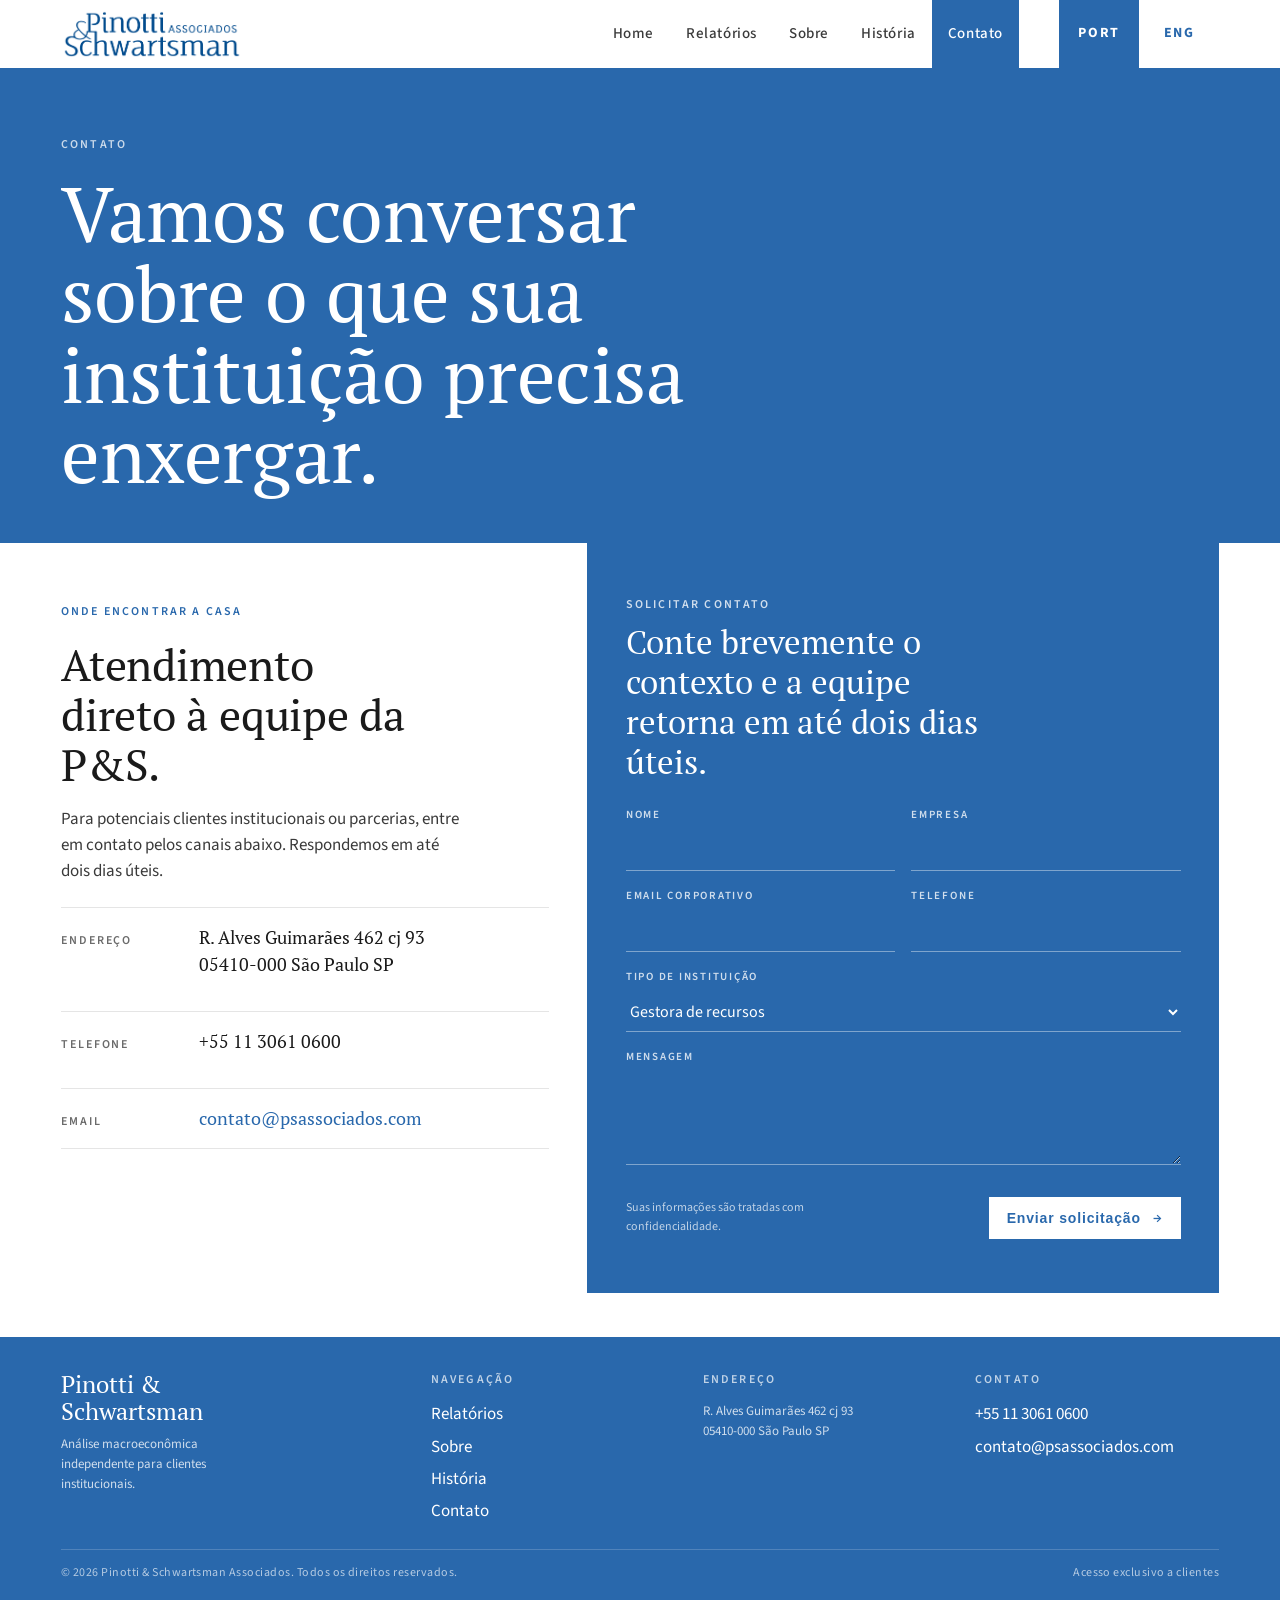
==== contato.html @ 41f4f152 "Versão inicial do site Mercúrio (v3) Co-Authored-By: Claude Sonnet 4.6 <noreply@anthropic.com>" ====
<!doctype html>
<html lang="pt-BR">
<head>
  <meta charset="utf-8" />
  <meta name="viewport" content="width=device-width, initial-scale=1" />
  <title>Contato · Pinotti &amp; Schwartsman Associados</title>
  <meta name="description" content="Contato da Pinotti & Schwartsman Associados para clientes institucionais e parcerias." />
  <meta property="og:title" content="Contato · Pinotti & Schwartsman Associados" />
  <meta property="og:description" content="Fale com a equipe da P&S sobre pesquisa macroeconômica institucional." />
  <meta property="og:type" content="website" />
  <meta property="og:image" content="assets/ps-logo-br.png" />
  <link rel="preconnect" href="https://fonts.googleapis.com" />
  <link rel="preconnect" href="https://fonts.gstatic.com" crossorigin />
  <link href="https://fonts.googleapis.com/css2?family=PT+Serif:wght@400;700&family=Source+Sans+3:wght@300;400;500;600;700&display=swap" rel="stylesheet" />
  <link rel="stylesheet" href="styles.css" />
</head>
<body data-screen-label="Contato">
  <div data-slot="header" data-active="contato.html"></div>

  <main>
    <section class="page-head" data-screen-label="Page head">
      <div class="container">
        <span class="eyebrow" data-pt="Contato" data-en="Contact">Contato</span>
        <h1 data-pt="Vamos conversar sobre o que sua instituição precisa enxergar." data-en="Let’s talk about what your institution needs to see.">Vamos conversar sobre o que sua instituição precisa enxergar.</h1>
      </div>
    </section>

    <section class="container">
      <div class="contact">
        <div class="info">
          <span class="eyebrow" data-pt="Onde encontrar a casa" data-en="Where to find the firm">Onde encontrar a casa</span>
          <h2 data-pt="Atendimento direto à equipe da P&S." data-en="Direct contact with the P&S team.">Atendimento direto à equipe da P&amp;S.</h2>
          <p data-pt="Para potenciais clientes institucionais ou parcerias, entre em contato pelos canais abaixo. Respondemos em até dois dias úteis." data-en="For prospective institutional clients or partnerships, please reach out via the channels below. We respond within two business days.">Para potenciais clientes institucionais ou parcerias, entre em contato pelos canais abaixo. Respondemos em até dois dias úteis.</p>

          <dl class="block">
            <dt data-pt="Endereço" data-en="Address">Endereço</dt>
            <dd>R. Alves Guimarães 462 cj 93
05410-000 São Paulo SP</dd>
          </dl>
          <dl class="block">
            <dt data-pt="Telefone" data-en="Phone">Telefone</dt>
            <dd>+55 11 3061 0600</dd>
          </dl>
          <dl class="block">
            <dt data-pt="Email" data-en="Email">Email</dt>
            <dd><a href="mailto:contato@psassociados.com">contato@psassociados.com</a></dd>
          </dl>
        </div>

        <aside class="form-pane">
          <h3 data-pt="Solicitar contato" data-en="Request contact">Solicitar contato</h3>
          <p class="lead" data-pt="Conte brevemente o contexto e a equipe retorna em até dois dias úteis." data-en="Tell us briefly about the context and the team will follow up within two business days.">Conte brevemente o contexto e a equipe retorna em até dois dias úteis.</p>

          <form class="form-grid contact-form" data-contact-form>
            <div class="field">
              <label for="name" data-pt="Nome" data-en="Name">Nome</label>
              <input id="name" name="name" type="text" autocomplete="name" required />
            </div>
            <div class="field">
              <label for="company" data-pt="Empresa" data-en="Company">Empresa</label>
              <input id="company" name="company" type="text" autocomplete="organization" required />
            </div>
            <div class="field">
              <label for="email" data-pt="Email corporativo" data-en="Corporate email">Email corporativo</label>
              <input id="email" name="email" type="email" autocomplete="email" required />
            </div>
            <div class="field">
              <label for="phone" data-pt="Telefone" data-en="Phone">Telefone</label>
              <input id="phone" name="phone" type="tel" autocomplete="tel" />
            </div>
            <div class="field full">
              <label for="institution" data-pt="Tipo de instituição" data-en="Institution type">Tipo de instituição</label>
              <select id="institution" name="institution">
                <option data-pt="Gestora de recursos" data-en="Asset manager">Gestora de recursos</option>
                <option data-pt="Banco" data-en="Bank">Banco</option>
                <option data-pt="Fundo de pensão" data-en="Pension fund">Fundo de pensão</option>
                <option data-pt="Tesouraria corporativa" data-en="Corporate treasury">Tesouraria corporativa</option>
                <option data-pt="Outro" data-en="Other">Outro</option>
              </select>
            </div>
            <div class="field full">
              <label for="message" data-pt="Mensagem" data-en="Message">Mensagem</label>
              <textarea id="message" name="message"></textarea>
            </div>
            <div class="form-actions">
              <span class="small" data-pt="Suas informações são tratadas com confidencialidade." data-en="Your information is handled confidentially.">Suas informações são tratadas com confidencialidade.</span>
              <button class="btn" type="submit"><span data-pt="Enviar solicitação" data-en="Send request">Enviar solicitação</span> <span class="arrow">→</span></button>
              <p class="form-status small" hidden data-form-status data-pt="Seu aplicativo de email será aberto com a solicitação preenchida." data-en="Your email app will open with the request prefilled.">Seu aplicativo de email será aberto com a solicitação preenchida.</p>
            </div>
          </form>
        </aside>
      </div>
    </section>
  </main>

  <div data-slot="footer"></div>
  <script src="site.js"></script>
</body>
</html>
---- styles.css ----
/* P&S — Pinotti & Schwartsman Associados
   Identidade: branco + azul institucional, retângulos retos, sem bordas arredondadas */

:root {
  --ps-blue: rgb(41, 104, 172);
  --ps-blue-deep: rgb(30, 80, 138);
  --ps-blue-soft: #e9eff7;
  --ink: #1a1a1a;
  --ink-2: #3a3a3a;
  --muted: #6b6b6b;
  --line: #e5e5e5;
  --bg: #ffffff;

  --serif: "PT Serif", "Source Serif 4", Georgia, "Times New Roman", serif;
  --sans: "Source Sans 3", "Helvetica Neue", Helvetica, Arial, sans-serif;

  --max: 1240px;
  --gutter: clamp(18px, 3.2vw, 44px);
}

* { box-sizing: border-box; }

html, body {
  margin: 0;
  padding: 0;
  background: var(--bg);
  color: var(--ink);
  font-family: var(--sans);
  font-size: 17px;
  line-height: 1.55;
  -webkit-font-smoothing: antialiased;
  -moz-osx-font-smoothing: grayscale;
}

a { color: inherit; text-decoration: none; }
img { display: block; max-width: 100%; height: auto; }

.container {
  max-width: var(--max);
  margin: 0 auto;
  padding: 0 var(--gutter);
}

/* ---------- TYPOGRAPHY ---------- */
h1, h2, h3, h4 {
  font-family: var(--serif);
  font-weight: 400;
  color: var(--ink);
  margin: 0;
  letter-spacing: -0.005em;
}
h1 { font-size: clamp(40px, 6vw, 72px); line-height: 1.05; }
h2 { font-size: clamp(28px, 3.4vw, 44px); line-height: 1.15; }
h3 { font-size: clamp(20px, 2vw, 26px); line-height: 1.25; }

p { margin: 0 0 1em; max-width: 64ch; }
p.lead {
  font-size: clamp(18px, 1.3vw, 21px);
  color: var(--ink-2);
  line-height: 1.55;
  max-width: 60ch;
}

.eyebrow {
  font-family: var(--sans);
  font-size: 12px;
  letter-spacing: 0.18em;
  text-transform: uppercase;
  color: var(--ps-blue);
  font-weight: 600;
  margin: 0 0 18px;
  display: inline-block;
}

.rule {
  width: 56px;
  height: 3px;
  background: var(--ps-blue);
  margin: 0 0 24px;
  display: block;
}

/* ---------- HEADER ---------- */
.site-header {
  background: var(--bg);
  position: sticky;
  top: 0;
  z-index: 50;
}
.site-header .row {
  display: flex;
  align-items: stretch;
  justify-content: space-between;
  height: 68px;
  gap: 24px;
}
.brand {
  display: flex;
  align-items: center;
  gap: 14px;
}
.brand img {
  height: 48px;
  width: auto;
  object-fit: fill;
}
.brand-text {
  display: none; /* the logo image carries the wordmark */
}
.nav {
  display: flex;
  align-items: stretch;
  gap: 0;
  flex: 1;
  justify-content: flex-end;
  margin-right: 16px;
}
.nav a {
  font-size: 15px;
  letter-spacing: 0.04em;
  color: var(--ink-2);
  padding: 0 16px;
  display: flex;
  align-items: center;
  position: relative;
  transition: background .15s, color .15s;
  font-weight: 500;
}
.nav a:hover {
  background: var(--ps-blue);
  color: #fff;
}
.nav a.active {
  background: var(--ps-blue);
  color: #fff;
}
.lang {
  display: inline-flex;
  font-size: 14px;
  letter-spacing: 0.12em;
  font-weight: 700;
  gap: 0;
  align-self: stretch;
}
.lang button {
  background: #fff;
  border: 1px solid transparent;
  font: inherit;
  letter-spacing: inherit;
  width: 80px;
  height: auto;
  color: var(--ps-blue);
  cursor: pointer;
  padding: 0;
  display: inline-flex;
  align-items: center;
  justify-content: center;
  transition: background .15s, color .15s, border-color .15s;
}
.lang button.on {
  background: var(--ps-blue);
  color: #fff;
  border-color: var(--ps-blue);
}
.menu-toggle { display: none; }

/* ---------- FOOTER ---------- */
.site-footer {
  background: var(--ps-blue);
  color: #fff;
  margin-top: 44px;
  padding: 34px 0 20px;
}
.site-footer .grid {
  display: grid;
  grid-template-columns: 1.4fr 1fr 1fr 1fr;
  gap: 28px;
  margin-bottom: 24px;
}
.site-footer h4 {
  font-family: var(--sans);
  font-size: 12px;
  letter-spacing: 0.18em;
  text-transform: uppercase;
  font-weight: 600;
  color: rgba(255,255,255,0.7);
  margin-bottom: 12px;
}
.site-footer ul {
  list-style: none;
  padding: 0; margin: 0;
  display: flex;
  flex-direction: column;
  gap: 6px;
}
.site-footer a:hover { opacity: .75; }
.site-footer .wordmark {
  font-family: var(--serif);
  font-size: 24px;
  line-height: 1.15;
  margin-bottom: 8px;
}
.site-footer .small {
  font-size: 13px;
  color: rgba(255,255,255,0.78);
  line-height: 1.55;
  max-width: 32ch;
}
.site-footer .footer-address { white-space: pre-line; }
.site-footer .legal {
  border-top: 1px solid rgba(255,255,255,0.18);
  padding-top: 14px;
  display: flex;
  justify-content: space-between;
  font-size: 12px;
  color: rgba(255,255,255,0.65);
  letter-spacing: 0.04em;
}

/* ---------- SHARED COMPONENTS ---------- */
.btn {
  display: inline-flex;
  align-items: center;
  gap: 12px;
  background: var(--ps-blue);
  color: #fff;
  padding: 11px 18px;
  font-size: 14px;
  letter-spacing: 0.06em;
  font-weight: 600;
  border: 0;
  cursor: pointer;
  transition: background .15s;
}
.btn:hover { background: var(--ps-blue-deep); }
.btn.ghost {
  background: transparent;
  color: var(--ps-blue);
  border: 1px solid var(--ps-blue);
}
.btn.ghost:hover { background: var(--ps-blue); color: #fff; }
.btn .arrow { font-family: var(--sans); }

.section {
  padding: clamp(34px, 4.5vw, 58px) 0;
}
.section + .section { padding-top: 0; }

.divider {
  height: 1px;
  background: var(--line);
  margin: 0;
}

.mt-16 { margin-top: 16px; }
.mt-48 { margin-top: 48px; }

/* ---------- PAGE HEADER (subpages) ---------- */
.page-head {
  background: var(--ps-blue);
  color: #fff;
  padding: clamp(38px, 5vw, 62px) 0 clamp(30px, 4vw, 48px);
  margin-bottom: 0;
}
.page-head .eyebrow {
  color: rgba(255,255,255,0.75);
}
.page-head h1 {
  color: #fff;
  font-size: clamp(44px, 6vw, 80px);
  max-width: 18ch;
}
.page-head .meta {
  display: flex;
  gap: 20px;
  font-size: 13px;
  letter-spacing: 0.06em;
  color: rgba(255,255,255,0.75);
  margin-top: 20px;
}

/* ---------- RESPONSIVE ---------- */
@media (max-width: 880px) {
  .nav {
    display: none;
    position: absolute;
    top: 100%;
    left: 0;
    right: 0;
    background: var(--ps-blue);
    flex-direction: column;
    padding: 0;
    box-shadow: 0 8px 24px rgba(0,0,0,0.08);
    z-index: 60;
  }
  .nav .lang { display: none; }
  .nav.open { display: flex; padding: 0; }
  .nav a {
    padding: 18px 24px;
    justify-content: flex-start;
    width: 100%;
    color: #fff;
    border-bottom: 1px solid rgba(255,255,255,0.18);
    background: var(--ps-blue);
  }
  .nav a:hover,
  .nav a.active {
    background: #fff;
    color: var(--ps-blue);
  }
  .menu-toggle {
    display: inline-flex;
    align-items: center;
    justify-content: center;
    background: var(--ps-blue);
    border: 0;
    width: 44px;
    height: 44px;
    cursor: pointer;
    padding: 0;
    align-self: center;
  }
  .menu-toggle span {
    display: block;
    width: 20px;
    height: 2px;
    background: #fff;
    position: relative;
  }
  .menu-toggle span::before,
  .menu-toggle span::after {
    content: "";
    position: absolute;
    left: 0;
    width: 20px;
    height: 2px;
    background: #fff;
  }
  .menu-toggle span::before { top: -6px; }
  .menu-toggle span::after  { top: 6px; }

  .site-header .row { height: 64px; }
  .brand { margin-left: 12px; }
  .brand img { content: url("assets/ps-icon.png"); height: 40px; }
  .lang-toggle { display: none !important; }
  .menu-toggle {
    display: inline-flex;
    align-items: center;
    justify-content: center;
    background: var(--ps-blue);
    border: 0;
    width: 44px;
    height: 44px;
    cursor: pointer;
    padding: 0;
    align-self: center;
    margin-right: 8px;
  }
  .nav.open {
    padding: 0;
  }
  .nav.open .lang-mobile {
    display: flex;
    flex-direction: row;
    justify-content: center;
    gap: 6px;
    padding: 14px 24px 18px;
    background: var(--ps-blue);
    border-top: 1px solid rgba(255,255,255,0.18);
  }
  .nav.open .lang-mobile button {
    width: auto;
    padding: 6px 16px;
    font-size: 11px;
    border: 1px solid transparent;
    background: var(--ps-blue);
    color: #fff;
  }
  .nav.open .lang-mobile button.on {
    background: #fff;
    color: var(--ps-blue);
    border-color: #fff;
  }
  .site-footer .grid { grid-template-columns: 1fr 1fr; gap: 32px; }
}

/* ---------- HISTORIA PAGE ---------- */
.history-intro {
  display: grid;
  grid-template-columns: 1fr 1.4fr;
  gap: 36px;
  padding: clamp(34px, 4.5vw, 58px) var(--gutter);
  align-items: start;
}
.history-intro h2 {
  max-width: 22ch;
  margin-bottom: 18px;
}
.history-intro p {
  color: var(--ink-2);
}
.history-year {
  font-family: var(--serif);
  color: var(--ps-blue);
  font-size: clamp(56px, 7vw, 96px);
  line-height: 1;
}
.history-band {
  background: #fafafa;
  padding: clamp(34px, 4.5vw, 54px) 0;
}
.history-timeline {
  display: grid;
  grid-template-columns: repeat(3, 1fr);
  gap: 1px;
  background: var(--line);
  border-top: 1px solid var(--line);
  border-bottom: 1px solid var(--line);
}
.history-timeline article {
  background: #fafafa;
  padding: 24px 22px;
}
.history-timeline .num {
  display: inline-block;
  font-size: 12px;
  letter-spacing: 0.18em;
  color: var(--ps-blue);
  font-weight: 600;
  margin-bottom: 10px;
}
.history-timeline h3 {
  font-size: 24px;
  margin-bottom: 8px;
}
.history-timeline p {
  color: var(--ink-2);
  margin: 0;
}
.history-legacy {
  display: grid;
  grid-template-columns: 0.8fr 1.4fr;
  gap: 36px;
  align-items: center;
  padding-top: clamp(34px, 4.5vw, 58px);
  padding-bottom: clamp(34px, 4.5vw, 54px);
}
.history-legacy h2 {
  max-width: 18ch;
  margin-bottom: 18px;
}
.history-legacy p {
  color: var(--ink-2);
}
.history-mark {
  background: var(--ps-blue);
  aspect-ratio: 1 / 1;
  display: flex;
  align-items: center;
  justify-content: center;
}
.history-mark img {
  width: 58%;
  filter: brightness(0) invert(1);
}
.history-profile {
  display: grid;
  grid-template-columns: 1fr 1.4fr;
  gap: 36px;
  padding-top: clamp(34px, 4.5vw, 58px);
  padding-bottom: clamp(34px, 4.5vw, 54px);
}
.history-profile-head h2 {
  max-width: 18ch;
}
.history-profile-copy {
  columns: 2 280px;
  column-gap: 32px;
}
.history-profile-copy p {
  color: var(--ink-2);
  break-inside: avoid;
}
.history-chapters {
  background: #fafafa;
  padding: clamp(34px, 4.5vw, 54px) 0;
}
.history-chapters-head {
  display: grid;
  grid-template-columns: 1fr 1.4fr;
  gap: 28px;
  align-items: end;
  margin-bottom: 20px;
}
.history-chapters-head h2 {
  max-width: 22ch;
}
.history-chapters-grid {
  display: grid;
  grid-template-columns: repeat(3, 1fr);
  gap: 1px;
  background: var(--line);
  border-top: 1px solid var(--line);
  border-bottom: 1px solid var(--line);
}
.history-chapters article {
  background: #fafafa;
  padding: 22px 22px;
}
.history-chapters time {
  display: inline-block;
  font-family: var(--serif);
  font-size: 28px;
  color: var(--ps-blue);
  margin-bottom: 10px;
  line-height: 1;
}
.history-chapters h3 {
  font-size: 24px;
  margin-bottom: 8px;
}
.history-chapters p {
  color: var(--ink-2);
  margin: 0;
}
.history-chronology {
  background: #fafafa;
  padding: clamp(34px, 4.5vw, 54px) 0;
}
.history-chronology .container {
  display: grid;
  grid-template-columns: 0.8fr 1.4fr;
  gap: 36px;
  align-items: start;
}
.history-chronology h2 {
  max-width: 12ch;
}
.history-chronology ol {
  list-style: none;
  padding: 0;
  margin: 0;
  border-top: 1px solid var(--line);
}
.history-chronology li {
  display: grid;
  grid-template-columns: 140px 1fr;
  gap: 18px;
  padding: 11px 0;
  border-bottom: 1px solid var(--line);
}
.history-chronology time {
  font-family: var(--serif);
  font-size: 22px;
  color: var(--ps-blue);
  line-height: 1.25;
}
.history-chronology li span {
  color: var(--ink-2);
}
@media (max-width: 920px) {
  .history-intro,
  .history-legacy,
  .history-profile,
  .history-chronology .container {
    grid-template-columns: 1fr;
    gap: 40px;
  }
  .history-timeline,
  .history-chapters-head,
  .history-chapters-grid {
    grid-template-columns: 1fr;
  }
  .history-profile-copy {
    columns: 1;
  }
  .history-mark {
    max-width: 360px;
  }
}
@media (max-width: 560px) {
  .history-chronology li {
    grid-template-columns: 1fr;
    gap: 8px;
  }
}
.lang-mobile { display: none; }
@media (max-width: 880px) {
  .lang-desktop { display: none !important; }
}

@media (max-width: 520px) {
  .site-footer .grid { grid-template-columns: 1fr; }
  .site-footer .legal { flex-direction: column; gap: 8px; }
}

/* ---------- HOME ---------- */
.hero {
  padding: clamp(24px, 3vw, 36px) 0 clamp(30px, 4vw, 50px);
}
.hero h1 {
  font-size: clamp(48px, 6vw, 84px);
  max-width: 16ch;
  margin-bottom: 18px;
}
.hero .lead {
  max-width: 56ch;
  font-size: clamp(18px, 1.4vw, 22px);
  color: var(--ink-2);
  margin-bottom: 24px;
}
.hero .actions {
  display: flex;
  gap: 16px;
  flex-wrap: wrap;
}
.about-block .actions {
  display: flex;
  gap: 16px;
  flex-wrap: wrap;
}

.services { padding-top: clamp(34px, 4.5vw, 58px); }
.services .head {
  display: grid;
  grid-template-columns: 1fr 1.4fr;
  gap: 28px;
  margin-bottom: 28px;
  align-items: end;
}
.services .head .lead { margin: 0; }
.svc-grid {
  display: grid;
  grid-template-columns: repeat(3, 1fr);
  gap: 1px;
  background: var(--line);
  border-top: 1px solid var(--line);
  border-bottom: 1px solid var(--line);
}
.svc {
  background: #fff;
  padding: 24px 22px;
  display: flex;
  flex-direction: column;
  gap: 10px;
  transition: background .2s;
}
.svc .num {
  font-family: var(--sans);
  font-weight: 600;
  font-size: 12px;
  letter-spacing: 0.18em;
  color: var(--ps-blue);
}
.svc h3 { font-size: 24px; line-height: 1.2; margin-bottom: 8px; }
.svc p { color: var(--ink-2); margin: 0; }
.svc:hover { background: var(--ps-blue-soft); }

.about-block {
  display: grid;
  grid-template-columns: 1fr 1.2fr;
  gap: 36px;
  align-items: start;
}
.about-block .visual {
  background: var(--ps-blue);
  aspect-ratio: 4 / 5;
  position: relative;
  overflow: hidden;
}
.about-block .visual .ps {
  position: absolute;
  inset: 0;
  display: flex;
  align-items: center;
  justify-content: center;
}
.about-block .visual .ps img {
  width: 64%;
  filter: brightness(0) invert(1);
  opacity: 0.92;
}
.about-block .visual .label-tag {
  position: absolute;
  left: 0;
  top: 0;
  background: #fff;
  color: var(--ps-blue);
  padding: 10px 18px;
  font-size: 12px;
  letter-spacing: 0.18em;
  text-transform: uppercase;
  font-weight: 600;
}
.about-block .copy h2 { margin-bottom: 18px; max-width: 16ch; }
.about-block .copy p { color: var(--ink-2); }

.reports-strip {
  background: #fafafa;
  padding: clamp(34px, 4.5vw, 58px) 0;
  margin-top: clamp(30px, 4vw, 50px);
}
.reports-strip .head {
  display: grid;
  grid-template-columns: 1fr 1.3fr;
  gap: 28px;
  margin-bottom: 22px;
  align-items: end;
}
.reports-list { border-top: 1px solid var(--line); }
.report-row {
  display: grid;
  grid-template-columns: 64px 1fr auto;
  gap: 18px;
  padding: 14px 0;
  border-bottom: 1px solid var(--line);
  align-items: baseline;
}
.report-row .num {
  font-family: var(--serif);
  font-size: 24px;
  color: var(--ps-blue);
}
.report-row .name {
  font-family: var(--serif);
  font-size: clamp(22px, 2vw, 30px);
  color: var(--ink);
}
.report-row .desc {
  grid-column: 2 / 3;
  color: var(--muted);
  font-size: 15px;
  max-width: 60ch;
  margin-top: 6px;
}
.report-row .freq {
  font-size: 12px;
  letter-spacing: 0.16em;
  text-transform: uppercase;
  color: var(--muted);
  align-self: center;
}

.cta {
  background: var(--ps-blue);
  color: #fff;
  padding: clamp(34px, 4.5vw, 54px) 0;
}
.cta .row {
  display: grid;
  grid-template-columns: 1.4fr 1fr;
  gap: 28px;
  align-items: center;
}
.cta h2 { color: #fff; max-width: 18ch; }
.cta .actions {
  justify-self: end;
  display: flex;
  gap: 16px;
  flex-wrap: wrap;
}
.cta .btn { background: #fff; color: var(--ps-blue); }
.cta .btn:hover { background: rgba(255,255,255,0.88); }
.cta .btn.ghost { background: transparent; color: #fff; border-color: rgba(255,255,255,0.6); }
.cta .btn.ghost:hover { background: #fff; color: var(--ps-blue); }

@media (max-width: 920px) {
  .services .head { grid-template-columns: 1fr; gap: 24px; }
  .svc-grid { grid-template-columns: 1fr; }
  .about-block { grid-template-columns: 1fr; gap: 30px; }
  .reports-strip .head { grid-template-columns: 1fr; gap: 24px; }
  .cta .row { grid-template-columns: 1fr; }
  .cta .actions { justify-self: start; }
  .report-row { grid-template-columns: 40px 1fr; }
  .report-row .freq { grid-column: 2; }
}

/* ---------- SOBRE PAGE ---------- */
.intro {
      display: grid;
      grid-template-columns: 1fr 1.4fr;
      gap: 36px;
      padding: clamp(34px, 4.5vw, 58px) 0;
      align-items: start;
    }
    .intro .meta { font-size: 14px; color: var(--muted); letter-spacing: 0.04em; }
    .intro h2 { max-width: 18ch; margin-bottom: 18px; }
    .intro p { color: var(--ink-2); }
    .pillars {
      background: #fafafa;
      padding: clamp(34px, 4.5vw, 58px) 0;
    }
    .pillars .grid {
      display: grid;
      grid-template-columns: repeat(3, 1fr);
      gap: 1px;
      background: var(--line);
      margin-top: 20px;
      border-top: 1px solid var(--line);
      border-bottom: 1px solid var(--line);
    }
    .pillar {
      background: #fafafa;
      padding: 24px 22px;
    }
    .pillar .num {
      font-family: var(--serif);
      font-size: 38px;
      color: var(--ps-blue);
      line-height: 1;
      margin-bottom: 10px;
    }
    .pillar h3 { margin-bottom: 8px; font-size: 22px; }
    .pillar p { color: var(--ink-2); margin: 0; }

    .quote-block {
      background: var(--ps-blue);
      color: #fff;
      padding: clamp(34px, 4.5vw, 58px) 0;
    }
    .quote-block .container {
      display: grid;
      grid-template-columns: 1fr 2fr;
      gap: 28px;
      align-items: start;
    }
    .quote-block .label {
      font-size: 12px;
      letter-spacing: 0.18em;
      text-transform: uppercase;
      color: rgba(255,255,255,0.78);
      font-weight: 600;
    }
    .quote-block blockquote {
      font-family: var(--serif);
      font-size: clamp(28px, 3vw, 44px);
      line-height: 1.25;
      margin: 0;
      max-width: 22ch;
    }
    .quote-block blockquote::before {
      content: "";
      display: block;
      width: 56px;
      height: 3px;
      background: #fff;
      margin-bottom: 20px;
    }
    .quote-block .attrib {
      margin-top: 18px;
      font-size: 14px;
      color: rgba(255,255,255,0.82);
      letter-spacing: 0.04em;
    }
    @media (max-width: 920px) {
      .intro { grid-template-columns: 1fr; gap: 32px; }
      .pillars .grid { grid-template-columns: 1fr; }
      .quote-block .container { grid-template-columns: 1fr; gap: 24px; }
    }


/* ---------- RELATORIOS PAGE ---------- */
    .reports {
      padding: clamp(34px, 4.5vw, 58px) 0;
    }
    .report {
      display: grid;
      grid-template-columns: 5fr 7fr;
      gap: 32px;
      padding: clamp(24px, 3.5vw, 42px) 0;
      border-bottom: 1px solid var(--line);
      align-items: start;
    }
    .report:first-of-type { border-top: 1px solid var(--line); }
    .report .cover {
      background: #fff;
      border: 1px solid var(--line);
      aspect-ratio: 3 / 4;
      position: relative;
      padding: 20px;
      display: flex;
      flex-direction: column;
      gap: 18px;
      box-shadow: 0 1px 0 rgba(0,0,0,0.02);
    }
    .report .cover .top {
      display: flex;
      justify-content: space-between;
      align-items: stretch;
      gap: 12px;
      margin: -20px -20px 0;
    }
    .report .cover .date {
      background: var(--ps-blue);
      color: #fff;
      padding: 12px 18px;
      font-size: 14px;
      font-weight: 600;
      letter-spacing: 0.06em;
    }
    .report .cover .pg {
      background: var(--ps-blue);
      color: #fff;
      padding: 12px 14px;
      font-size: 13px;
      font-weight: 600;
    }
    .report .cover .ps-mark {
      width: 64px;
      opacity: 1;
    }
    .report .cover h3 {
      font-family: var(--serif);
      font-size: 28px;
      line-height: 1.1;
      color: var(--ink);
    }
    .report .cover .sub {
      font-family: var(--serif);
      font-style: italic;
      font-size: 16px;
      color: var(--ps-blue);
    }
    .report .cover .stripes {
      flex: 1;
      background: repeating-linear-gradient(0deg, var(--line) 0 1px, transparent 1px 14px);
      margin-top: 12px;
    }
    .report .cover .bottom-bar {
      height: 8px;
      background: var(--ps-blue);
      margin: 0 -28px -28px;
    }

    .report .meta {
      display: grid;
      grid-template-columns: auto 1fr;
      gap: 6px 18px;
      margin-bottom: 18px;
      font-size: 13px;
    }
    .report .meta dt {
      color: var(--muted);
      letter-spacing: 0.12em;
      text-transform: uppercase;
      font-size: 11px;
      font-weight: 600;
    }
    .report .meta dd { margin: 0; color: var(--ink-2); }

    .report .body .num {
      font-family: var(--serif);
      font-size: 14px;
      letter-spacing: 0.12em;
      text-transform: uppercase;
      color: var(--ps-blue);
      margin-bottom: 8px;
      display: block;
    }
    .report .body h2 {
      font-size: clamp(36px, 4vw, 56px);
      line-height: 1.05;
      margin-bottom: 10px;
    }
    .report .body .sub {
      font-family: var(--serif);
      font-style: italic;
      font-size: clamp(18px, 1.5vw, 22px);
      color: var(--ps-blue);
      margin-bottom: 16px;
    }
    .report .body p { color: var(--ink-2); }
    .report .body .topics {
      display: flex;
      flex-wrap: wrap;
      gap: 8px;
      margin-top: 18px;
    }
    .report .body .topic {
      font-size: 12px;
      letter-spacing: 0.08em;
      text-transform: uppercase;
      padding: 6px 12px;
      border: 1px solid var(--line);
      color: var(--ink-2);
    }

    .access {
      background: var(--ps-blue);
      color: #fff;
      padding: clamp(34px, 4.5vw, 54px) 0;
    }
    .access .row {
      display: grid;
      grid-template-columns: 1.4fr 1fr;
      gap: 28px;
      align-items: center;
    }
    .access h2 { color: #fff; max-width: 22ch; }
    .access p { color: rgba(255,255,255,0.85); max-width: 52ch; }
    .access .actions {
      justify-self: end;
      display: flex;
      gap: 16px;
      flex-wrap: wrap;
    }
    .access .btn { background: #fff; color: var(--ps-blue); }
    .access .btn:hover { background: rgba(255,255,255,0.88); }

    @media (max-width: 920px) {
      .report { grid-template-columns: 1fr; gap: 40px; }
      .report .cover { max-width: 380px; }
      .access .row { grid-template-columns: 1fr; }
      .access .actions { justify-self: start; }
    }


/* ---------- CONTATO PAGE ---------- */
.contact {
      display: grid;
      grid-template-columns: 1fr 1.2fr;
      gap: 0;
      min-height: 70vh;
    }
    .contact .info {
      padding: clamp(34px, 4.5vw, 54px) clamp(22px, 3vw, 40px) clamp(34px, 4.5vw, 54px) 0;
    }
    .contact .info h2 { max-width: 16ch; margin-bottom: 16px; }
    .contact .info p { color: var(--ink-2); max-width: 50ch; margin-bottom: 22px; }
    .contact .info .block {
      border-top: 1px solid var(--line);
      padding: 16px 0;
      display: grid;
      grid-template-columns: 120px 1fr;
      gap: 18px;
      align-items: baseline;
    }
    .contact .info .block:last-child { border-bottom: 1px solid var(--line); }
    .contact .info .block dt {
      font-size: 12px;
      letter-spacing: 0.16em;
      text-transform: uppercase;
      color: var(--muted);
      font-weight: 600;
    }
    .contact .info .block dd {
      margin: 0;
      font-family: var(--serif);
      font-size: 18px;
      color: var(--ink);
      line-height: 1.5;
      white-space: pre-line;
    }
    .contact .info .block a { color: var(--ps-blue); }

    .contact .form-pane {
      background: var(--ps-blue);
      color: #fff;
      padding: clamp(34px, 4.5vw, 54px) clamp(22px, 3vw, 44px);
    }
    .contact .form-pane h3 {
      font-family: var(--sans);
      font-size: 12px;
      letter-spacing: 0.18em;
      text-transform: uppercase;
      font-weight: 600;
      color: rgba(255,255,255,0.78);
      margin-bottom: 10px;
    }
    .contact .form-pane .lead {
      font-family: var(--serif);
      font-size: clamp(26px, 2.6vw, 36px);
      line-height: 1.2;
      color: #fff;
      max-width: 22ch;
      margin: 0 0 24px;
    }

    .form-grid {
      display: grid;
      grid-template-columns: 1fr 1fr;
      gap: 16px;
    }
    .field { display: flex; flex-direction: column; }
    .field.full { grid-column: 1 / -1; }
    .field label {
      font-size: 11px;
      letter-spacing: 0.16em;
      text-transform: uppercase;
      color: rgba(255,255,255,0.78);
      margin-bottom: 8px;
      font-weight: 600;
    }
    .field input, .field select, .field textarea {
      background: transparent;
      border: 0;
      border-bottom: 1px solid rgba(255,255,255,0.4);
      color: #fff;
      padding: 7px 0;
      font: inherit;
      font-size: 16px;
      outline: none;
      transition: border-color .15s;
    }
    .field input:focus, .field select:focus, .field textarea:focus {
      border-bottom-color: #fff;
    }
    .field textarea {
      resize: vertical;
      min-height: 92px;
    }
    .field select option { color: var(--ink); }
    .form-actions {
      grid-column: 1 / -1;
      display: flex;
      justify-content: space-between;
      align-items: center;
      margin-top: 16px;
      gap: 16px;
      flex-wrap: wrap;
    }
    .form-actions .small {
      font-size: 12px;
      color: rgba(255,255,255,0.7);
      max-width: 36ch;
    }
    .form-actions .form-status {
      grid-column: 1 / -1;
      color: #fff;
      max-width: none;
      width: 100%;
    }
    .form-actions .btn {
      background: #fff;
      color: var(--ps-blue);
    }
    .form-actions .btn:hover { background: rgba(255,255,255,0.88); }

    @media (max-width: 920px) {
      .contact { grid-template-columns: 1fr; }
      .contact .info { padding-right: 0; padding-bottom: 30px; }
      .form-grid { grid-template-columns: 1fr; }
    }
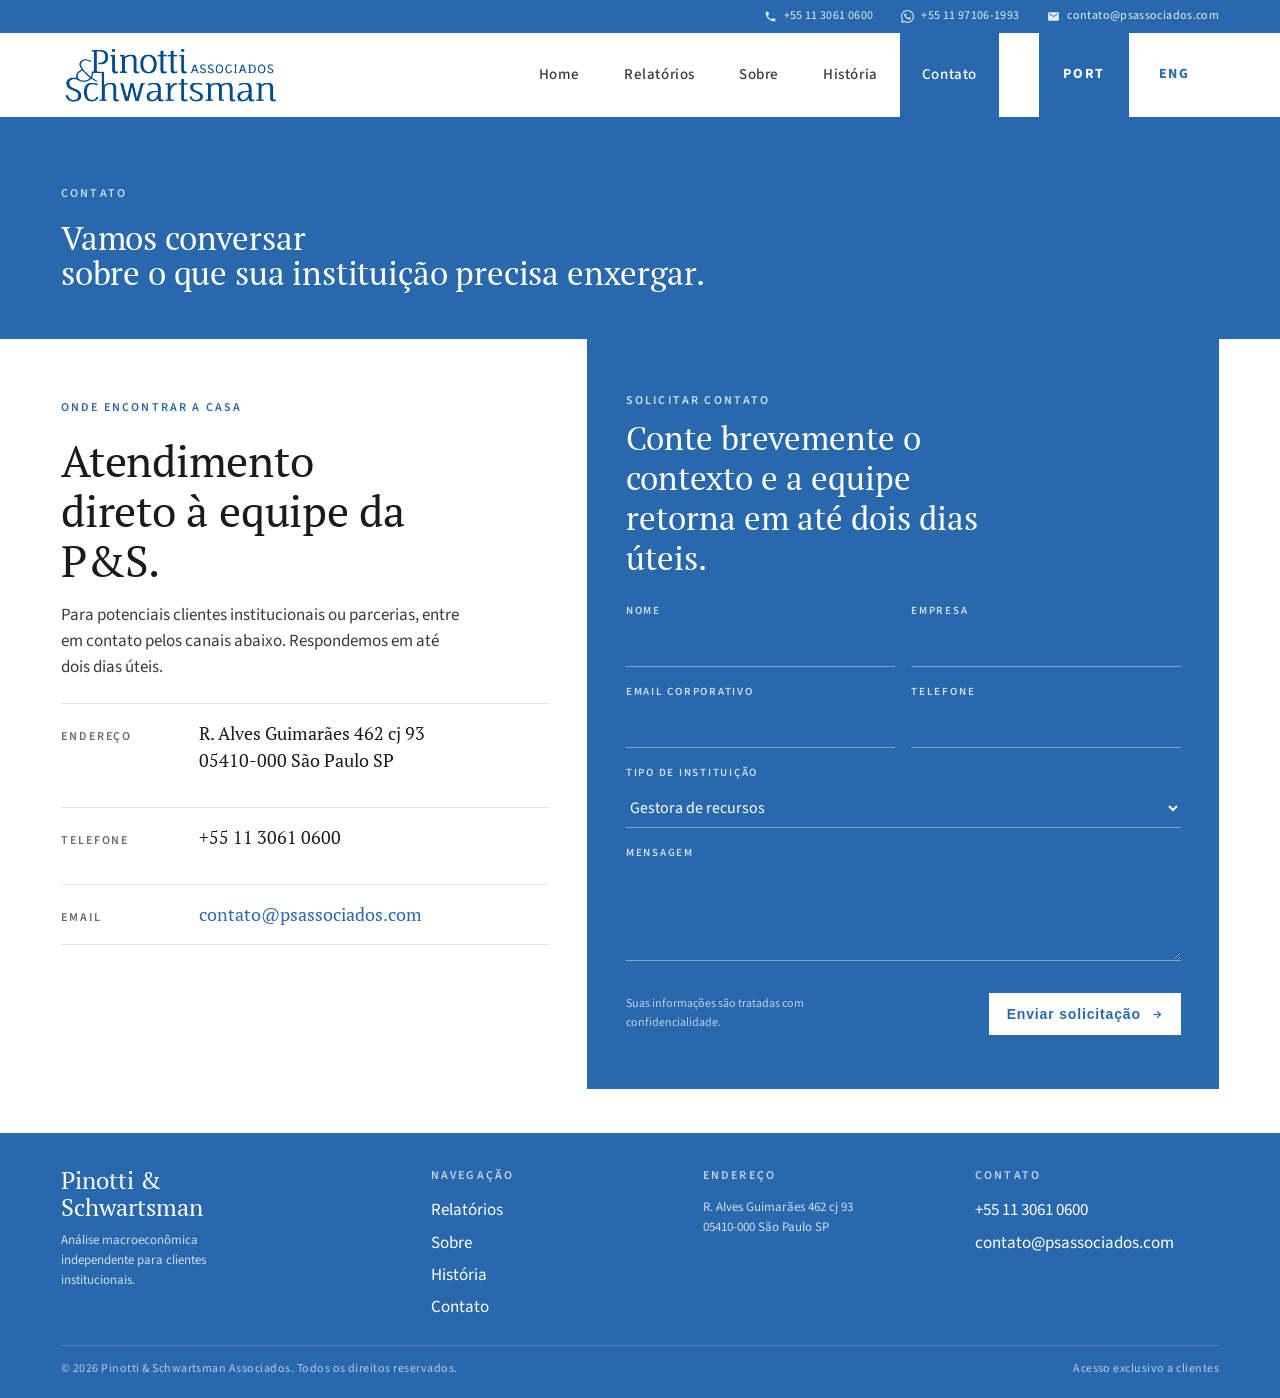
==== commit 398fa76d: "Força quebra de linha nos titulos de todas as paginas Co-Authored-By: Claude Sonnet 4.6 <noreply@ant" ====
--- a/contato.html
+++ b/contato.html
@@ -21,7 +21,7 @@
     <section class="page-head" data-screen-label="Page head">
       <div class="container">
         <span class="eyebrow" data-pt="Contato" data-en="Contact">Contato</span>
-        <h1 data-pt="Vamos conversar sobre o que sua instituição precisa enxergar." data-en="Let’s talk about what your institution needs to see.">Vamos conversar sobre o que sua instituição precisa enxergar.</h1>
+        <h1 data-pt="Vamos conversar<br>sobre o que sua instituição precisa enxergar." data-en="Let’s talk<br>about what your institution needs to see.">Vamos conversar<br>sobre o que sua instituição precisa enxergar.</h1>
       </div>
     </section>
 
--- a/styles.css
+++ b/styles.css
@@ -30,6 +30,7 @@
   line-height: 1.55;
   -webkit-font-smoothing: antialiased;
   -moz-osx-font-smoothing: grayscale;
+  overflow-x: hidden;
 }
 
 a { color: inherit; text-decoration: none; }
@@ -48,10 +49,12 @@
   color: var(--ink);
   margin: 0;
   letter-spacing: -0.005em;
-}
-h1 { font-size: clamp(40px, 6vw, 72px); line-height: 1.05; }
-h2 { font-size: clamp(28px, 3.4vw, 44px); line-height: 1.15; }
-h3 { font-size: clamp(20px, 2vw, 26px); line-height: 1.25; }
+  overflow-wrap: break-word;
+  word-break: break-word;
+}
+h1 { font-size: clamp(32px, 6vw, 72px); line-height: 1.05; }
+h2 { font-size: clamp(24px, 3.4vw, 44px); line-height: 1.15; }
+h3 { font-size: clamp(18px, 2vw, 26px); line-height: 1.25; }
 
 p { margin: 0 0 1em; max-width: 64ch; }
 p.lead {
@@ -80,6 +83,32 @@
   display: block;
 }
 
+/* ---------- TOPBAR ---------- */
+.topbar {
+  background: var(--ps-blue);
+  padding: 7px 0;
+}
+.topbar .container {
+  display: flex;
+  align-items: center;
+  justify-content: flex-end;
+  gap: 28px;
+}
+.topbar a {
+  color: rgba(255,255,255,0.88);
+  font-size: 12px;
+  letter-spacing: 0.03em;
+  display: inline-flex;
+  align-items: center;
+  gap: 7px;
+  white-space: nowrap;
+  transition: color .15s;
+}
+.topbar a:hover { color: #fff; }
+@media (max-width: 700px) {
+  .topbar { display: none; }
+}
+
 /* ---------- HEADER ---------- */
 .site-header {
   background: var(--bg);
@@ -91,7 +120,7 @@
   display: flex;
   align-items: stretch;
   justify-content: space-between;
-  height: 68px;
+  height: 84px;
   gap: 24px;
 }
 .brand {
@@ -100,7 +129,7 @@
   gap: 14px;
 }
 .brand img {
-  height: 48px;
+  height: 58px;
   width: auto;
   object-fit: fill;
 }
@@ -119,7 +148,7 @@
   font-size: 15px;
   letter-spacing: 0.04em;
   color: var(--ink-2);
-  padding: 0 16px;
+  padding: 0 22px;
   display: flex;
   align-items: center;
   position: relative;
@@ -147,7 +176,7 @@
   border: 1px solid transparent;
   font: inherit;
   letter-spacing: inherit;
-  width: 80px;
+  width: 90px;
   height: auto;
   color: var(--ps-blue);
   cursor: pointer;
@@ -267,8 +296,8 @@
 }
 .page-head h1 {
   color: #fff;
-  font-size: clamp(44px, 6vw, 80px);
-  max-width: 18ch;
+  font-size: clamp(18px, 2.6vw, 38px);
+  max-width: none;
 }
 .page-head .meta {
   display: flex;
@@ -296,12 +325,14 @@
   .nav .lang { display: none; }
   .nav.open { display: flex; padding: 0; }
   .nav a {
-    padding: 18px 24px;
+    padding: 20px 28px;
     justify-content: flex-start;
     width: 100%;
     color: #fff;
     border-bottom: 1px solid rgba(255,255,255,0.18);
     background: var(--ps-blue);
+    font-size: 16px;
+    letter-spacing: 0.03em;
   }
   .nav a:hover,
   .nav a.active {
@@ -314,8 +345,8 @@
     justify-content: center;
     background: var(--ps-blue);
     border: 0;
-    width: 44px;
-    height: 44px;
+    width: 52px;
+    height: 52px;
     cursor: pointer;
     padding: 0;
     align-self: center;
@@ -339,9 +370,9 @@
   .menu-toggle span::before { top: -6px; }
   .menu-toggle span::after  { top: 6px; }
 
-  .site-header .row { height: 64px; }
+  .site-header .row { height: 72px; }
   .brand { margin-left: 12px; }
-  .brand img { content: url("assets/ps-icon.png"); height: 40px; }
+  .brand img { content: url("assets/ps-icon.png"); height: 46px; }
   .lang-toggle { display: none !important; }
   .menu-toggle {
     display: inline-flex;
@@ -349,8 +380,8 @@
     justify-content: center;
     background: var(--ps-blue);
     border: 0;
-    width: 44px;
-    height: 44px;
+    width: 52px;
+    height: 52px;
     cursor: pointer;
     padding: 0;
     align-self: center;
@@ -370,10 +401,10 @@
   }
   .nav.open .lang-mobile button {
     width: auto;
-    padding: 6px 16px;
-    font-size: 11px;
-    border: 1px solid transparent;
-    background: var(--ps-blue);
+    padding: 10px 24px;
+    font-size: 13px;
+    border: 1px solid rgba(255,255,255,0.4);
+    background: transparent;
     color: #fff;
   }
   .nav.open .lang-mobile button.on {
@@ -599,7 +630,7 @@
   padding: clamp(24px, 3vw, 36px) 0 clamp(30px, 4vw, 50px);
 }
 .hero h1 {
-  font-size: clamp(48px, 6vw, 84px);
+  font-size: clamp(24px, 4vw, 58px);
   max-width: 16ch;
   margin-bottom: 18px;
 }
@@ -882,6 +913,7 @@
       flex-direction: column;
       gap: 18px;
       box-shadow: 0 1px 0 rgba(0,0,0,0.02);
+      overflow: hidden;
     }
     .report .cover .top {
       display: flex;
@@ -929,7 +961,7 @@
     .report .cover .bottom-bar {
       height: 8px;
       background: var(--ps-blue);
-      margin: 0 -28px -28px;
+      margin: 0 -20px -20px;
     }
 
     .report .meta {
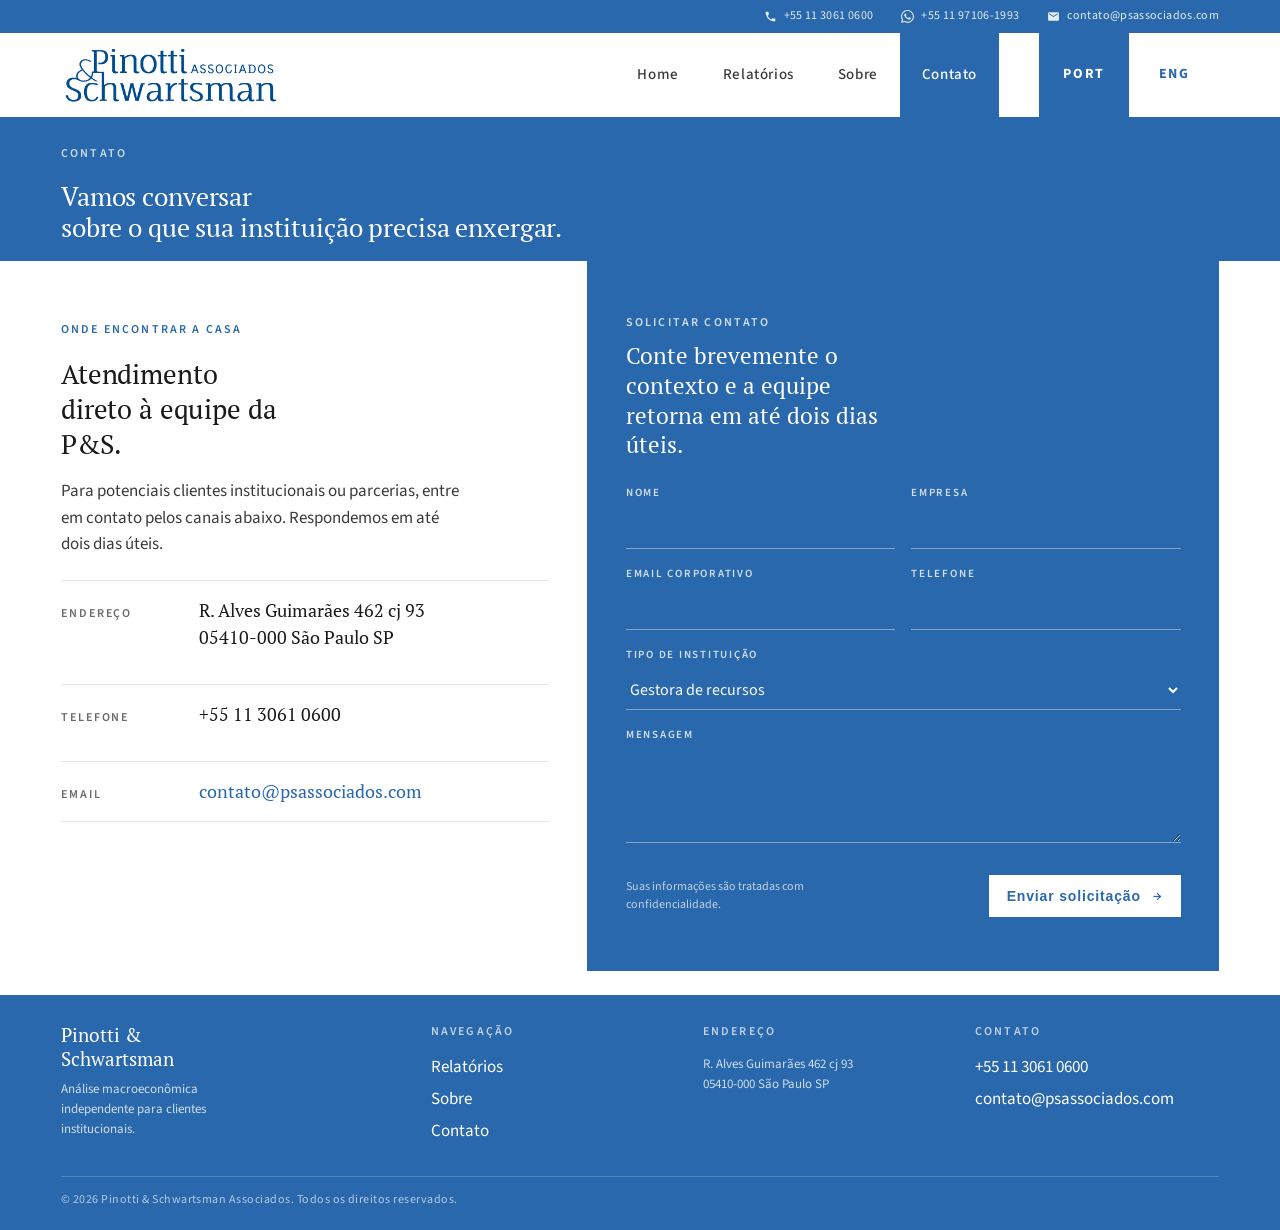
==== commit a0b1de24: "Adiciona favicon e reduz tamanhos de fonte em todo o site Co-Authored-By: Claude Sonnet 4.6 <noreply" ====
--- a/contato.html
+++ b/contato.html
@@ -12,6 +12,7 @@
   <link rel="preconnect" href="https://fonts.googleapis.com" />
   <link rel="preconnect" href="https://fonts.gstatic.com" crossorigin />
   <link href="https://fonts.googleapis.com/css2?family=PT+Serif:wght@400;700&family=Source+Sans+3:wght@300;400;500;600;700&display=swap" rel="stylesheet" />
+  <link rel="icon" href="assets/ps-icon.png" type="image/png" />
   <link rel="stylesheet" href="styles.css" />
 </head>
 <body data-screen-label="Contato">
@@ -21,7 +22,10 @@
     <section class="page-head" data-screen-label="Page head">
       <div class="container">
         <span class="eyebrow" data-pt="Contato" data-en="Contact">Contato</span>
-        <h1 data-pt="Vamos conversar<br>sobre o que sua instituição precisa enxergar." data-en="Let’s talk<br>about what your institution needs to see.">Vamos conversar<br>sobre o que sua instituição precisa enxergar.</h1>
+        <h1>
+          <span data-pt="Vamos conversar" data-en="Let’s talk">Vamos conversar</span>
+          <span data-pt="sobre o que sua instituição precisa enxergar." data-en="about what your institution needs to see.">sobre o que sua instituição precisa enxergar.</span>
+        </h1>
       </div>
     </section>
 
--- a/styles.css
+++ b/styles.css
@@ -52,13 +52,13 @@
   overflow-wrap: break-word;
   word-break: break-word;
 }
-h1 { font-size: clamp(32px, 6vw, 72px); line-height: 1.05; }
-h2 { font-size: clamp(24px, 3.4vw, 44px); line-height: 1.15; }
-h3 { font-size: clamp(18px, 2vw, 26px); line-height: 1.25; }
+h1 { font-size: clamp(24px, 3vw, 34px); line-height: 1.2; }
+h2 { font-size: clamp(20px, 2.2vw, 27px); line-height: 1.3; }
+h3 { font-size: clamp(17px, 1.6vw, 20px); line-height: 1.35; }
 
 p { margin: 0 0 1em; max-width: 64ch; }
 p.lead {
-  font-size: clamp(18px, 1.3vw, 21px);
+  font-size: clamp(16px, 1.1vw, 18px);
   color: var(--ink-2);
   line-height: 1.55;
   max-width: 60ch;
@@ -197,8 +197,8 @@
 .site-footer {
   background: var(--ps-blue);
   color: #fff;
-  margin-top: 44px;
-  padding: 34px 0 20px;
+  margin-top: 24px;
+  padding: 28px 0 20px;
 }
 .site-footer .grid {
   display: grid;
@@ -225,8 +225,8 @@
 .site-footer a:hover { opacity: .75; }
 .site-footer .wordmark {
   font-family: var(--serif);
-  font-size: 24px;
-  line-height: 1.15;
+  font-size: 19px;
+  line-height: 1.25;
   margin-bottom: 8px;
 }
 .site-footer .small {
@@ -271,7 +271,7 @@
 .btn .arrow { font-family: var(--sans); }
 
 .section {
-  padding: clamp(34px, 4.5vw, 58px) 0;
+  padding: clamp(20px, 2.5vw, 36px) 0;
 }
 .section + .section { padding-top: 0; }
 
@@ -288,7 +288,7 @@
 .page-head {
   background: var(--ps-blue);
   color: #fff;
-  padding: clamp(38px, 5vw, 62px) 0 clamp(30px, 4vw, 48px);
+  padding: clamp(14px, 1.8vw, 22px) 0 clamp(12px, 1.5vw, 18px);
   margin-bottom: 0;
 }
 .page-head .eyebrow {
@@ -296,16 +296,18 @@
 }
 .page-head h1 {
   color: #fff;
-  font-size: clamp(18px, 2.6vw, 38px);
+  font-size: clamp(18px, 2vw, 26px);
   max-width: none;
 }
+.page-head h1 span,
+.hero h1 span { display: block; }
 .page-head .meta {
   display: flex;
   gap: 20px;
   font-size: 13px;
   letter-spacing: 0.06em;
   color: rgba(255,255,255,0.75);
-  margin-top: 20px;
+  margin-top: 10px;
 }
 
 /* ---------- RESPONSIVE ---------- */
@@ -350,6 +352,7 @@
     cursor: pointer;
     padding: 0;
     align-self: center;
+    margin-right: 8px;
   }
   .menu-toggle span {
     display: block;
@@ -373,20 +376,6 @@
   .site-header .row { height: 72px; }
   .brand { margin-left: 12px; }
   .brand img { content: url("assets/ps-icon.png"); height: 46px; }
-  .lang-toggle { display: none !important; }
-  .menu-toggle {
-    display: inline-flex;
-    align-items: center;
-    justify-content: center;
-    background: var(--ps-blue);
-    border: 0;
-    width: 52px;
-    height: 52px;
-    cursor: pointer;
-    padding: 0;
-    align-self: center;
-    margin-right: 8px;
-  }
   .nav.open {
     padding: 0;
   }
@@ -420,7 +409,7 @@
   display: grid;
   grid-template-columns: 1fr 1.4fr;
   gap: 36px;
-  padding: clamp(34px, 4.5vw, 58px) var(--gutter);
+  padding: clamp(14px, 2vw, 24px) var(--gutter);
   align-items: start;
 }
 .history-intro h2 {
@@ -433,24 +422,27 @@
 .history-year {
   font-family: var(--serif);
   color: var(--ps-blue);
-  font-size: clamp(56px, 7vw, 96px);
+  font-size: clamp(30px, 4vw, 48px);
   line-height: 1;
 }
 .history-band {
   background: #fafafa;
-  padding: clamp(34px, 4.5vw, 54px) 0;
+  padding: clamp(14px, 2vw, 24px) 0;
 }
 .history-timeline {
   display: grid;
   grid-template-columns: repeat(3, 1fr);
-  gap: 1px;
-  background: var(--line);
+  gap: 0;
   border-top: 1px solid var(--line);
   border-bottom: 1px solid var(--line);
 }
 .history-timeline article {
   background: #fafafa;
   padding: 24px 22px;
+  border-right: 1px solid var(--line);
+}
+.history-timeline article:last-child {
+  border-right: none;
 }
 .history-timeline .num {
   display: inline-block;
@@ -461,7 +453,7 @@
   margin-bottom: 10px;
 }
 .history-timeline h3 {
-  font-size: 24px;
+  font-size: 19px;
   margin-bottom: 8px;
 }
 .history-timeline p {
@@ -473,8 +465,8 @@
   grid-template-columns: 0.8fr 1.4fr;
   gap: 36px;
   align-items: center;
-  padding-top: clamp(34px, 4.5vw, 58px);
-  padding-bottom: clamp(34px, 4.5vw, 54px);
+  padding-top: clamp(14px, 2vw, 24px);
+  padding-bottom: clamp(14px, 2vw, 24px);
 }
 .history-legacy h2 {
   max-width: 18ch;
@@ -498,8 +490,8 @@
   display: grid;
   grid-template-columns: 1fr 1.4fr;
   gap: 36px;
-  padding-top: clamp(34px, 4.5vw, 58px);
-  padding-bottom: clamp(34px, 4.5vw, 54px);
+  padding-top: clamp(14px, 2vw, 24px);
+  padding-bottom: clamp(14px, 2vw, 24px);
 }
 .history-profile-head h2 {
   max-width: 18ch;
@@ -514,7 +506,7 @@
 }
 .history-chapters {
   background: #fafafa;
-  padding: clamp(34px, 4.5vw, 54px) 0;
+  padding: clamp(14px, 2vw, 24px) 0;
 }
 .history-chapters-head {
   display: grid;
@@ -541,13 +533,13 @@
 .history-chapters time {
   display: inline-block;
   font-family: var(--serif);
-  font-size: 28px;
+  font-size: 20px;
   color: var(--ps-blue);
   margin-bottom: 10px;
   line-height: 1;
 }
 .history-chapters h3 {
-  font-size: 24px;
+  font-size: 19px;
   margin-bottom: 8px;
 }
 .history-chapters p {
@@ -556,7 +548,7 @@
 }
 .history-chronology {
   background: #fafafa;
-  padding: clamp(34px, 4.5vw, 54px) 0;
+  padding: clamp(14px, 2vw, 24px) 0;
 }
 .history-chronology .container {
   display: grid;
@@ -602,6 +594,13 @@
   .history-chapters-grid {
     grid-template-columns: 1fr;
   }
+  .history-timeline article {
+    border-right: none;
+    border-bottom: 1px solid var(--line);
+  }
+  .history-timeline article:last-child {
+    border-bottom: none;
+  }
   .history-profile-copy {
     columns: 1;
   }
@@ -627,16 +626,16 @@
 
 /* ---------- HOME ---------- */
 .hero {
-  padding: clamp(24px, 3vw, 36px) 0 clamp(30px, 4vw, 50px);
+  padding: clamp(14px, 2vw, 22px) 0 clamp(14px, 2vw, 22px);
 }
 .hero h1 {
-  font-size: clamp(24px, 4vw, 58px);
-  max-width: 16ch;
-  margin-bottom: 18px;
+  font-size: clamp(22px, 2.6vw, 32px);
+  max-width: none;
+  margin-bottom: 16px;
 }
 .hero .lead {
   max-width: 56ch;
-  font-size: clamp(18px, 1.4vw, 22px);
+  font-size: clamp(16px, 1.1vw, 18px);
   color: var(--ink-2);
   margin-bottom: 24px;
 }
@@ -651,7 +650,7 @@
   flex-wrap: wrap;
 }
 
-.services { padding-top: clamp(34px, 4.5vw, 58px); }
+.services { padding-top: clamp(16px, 2vw, 28px); }
 .services .head {
   display: grid;
   grid-template-columns: 1fr 1.4fr;
@@ -683,7 +682,7 @@
   letter-spacing: 0.18em;
   color: var(--ps-blue);
 }
-.svc h3 { font-size: 24px; line-height: 1.2; margin-bottom: 8px; }
+.svc h3 { font-size: 19px; line-height: 1.3; margin-bottom: 8px; }
 .svc p { color: var(--ink-2); margin: 0; }
 .svc:hover { background: var(--ps-blue-soft); }
 
@@ -699,17 +698,13 @@
   position: relative;
   overflow: hidden;
 }
-.about-block .visual .ps {
+.about-block .visual .visual-photo {
   position: absolute;
   inset: 0;
-  display: flex;
-  align-items: center;
-  justify-content: center;
-}
-.about-block .visual .ps img {
-  width: 64%;
-  filter: brightness(0) invert(1);
-  opacity: 0.92;
+  width: 100%;
+  height: 100%;
+  object-fit: cover;
+  object-position: center top;
 }
 .about-block .visual .label-tag {
   position: absolute;
@@ -728,8 +723,8 @@
 
 .reports-strip {
   background: #fafafa;
-  padding: clamp(34px, 4.5vw, 58px) 0;
-  margin-top: clamp(30px, 4vw, 50px);
+  padding: clamp(18px, 2.5vw, 36px) 0;
+  margin-top: clamp(10px, 1.5vw, 18px);
 }
 .reports-strip .head {
   display: grid;
@@ -754,7 +749,7 @@
 }
 .report-row .name {
   font-family: var(--serif);
-  font-size: clamp(22px, 2vw, 30px);
+  font-size: clamp(18px, 1.4vw, 21px);
   color: var(--ink);
 }
 .report-row .desc {
@@ -811,7 +806,7 @@
       display: grid;
       grid-template-columns: 1fr 1.4fr;
       gap: 36px;
-      padding: clamp(34px, 4.5vw, 58px) 0;
+      padding: clamp(14px, 2vw, 24px) 0;
       align-items: start;
     }
     .intro .meta { font-size: 14px; color: var(--muted); letter-spacing: 0.04em; }
@@ -819,7 +814,7 @@
     .intro p { color: var(--ink-2); }
     .pillars {
       background: #fafafa;
-      padding: clamp(34px, 4.5vw, 58px) 0;
+      padding: clamp(14px, 2vw, 24px) 0;
     }
     .pillars .grid {
       display: grid;
@@ -836,18 +831,18 @@
     }
     .pillar .num {
       font-family: var(--serif);
-      font-size: 38px;
+      font-size: 26px;
       color: var(--ps-blue);
       line-height: 1;
       margin-bottom: 10px;
     }
-    .pillar h3 { margin-bottom: 8px; font-size: 22px; }
+    .pillar h3 { margin-bottom: 8px; font-size: 19px; }
     .pillar p { color: var(--ink-2); margin: 0; }
 
     .quote-block {
       background: var(--ps-blue);
       color: #fff;
-      padding: clamp(34px, 4.5vw, 58px) 0;
+      padding: clamp(18px, 2.5vw, 32px) 0;
     }
     .quote-block .container {
       display: grid;
@@ -864,8 +859,8 @@
     }
     .quote-block blockquote {
       font-family: var(--serif);
-      font-size: clamp(28px, 3vw, 44px);
-      line-height: 1.25;
+      font-size: clamp(20px, 2vw, 27px);
+      line-height: 1.35;
       margin: 0;
       max-width: 22ch;
     }
@@ -892,17 +887,16 @@
 
 /* ---------- RELATORIOS PAGE ---------- */
     .reports {
-      padding: clamp(34px, 4.5vw, 58px) 0;
+      padding: clamp(14px, 2vw, 24px) 0;
     }
     .report {
       display: grid;
       grid-template-columns: 5fr 7fr;
       gap: 32px;
-      padding: clamp(24px, 3.5vw, 42px) 0;
+      padding: clamp(14px, 2vw, 26px) 0;
       border-bottom: 1px solid var(--line);
       align-items: start;
     }
-    .report:first-of-type { border-top: 1px solid var(--line); }
     .report .cover {
       background: #fff;
       border: 1px solid var(--line);
@@ -923,7 +917,7 @@
       margin: -20px -20px 0;
     }
     .report .cover .date {
-      background: var(--ps-blue);
+      background: var(--rc, var(--ps-blue));
       color: #fff;
       padding: 12px 18px;
       font-size: 14px;
@@ -931,7 +925,7 @@
       letter-spacing: 0.06em;
     }
     .report .cover .pg {
-      background: var(--ps-blue);
+      background: var(--rc, var(--ps-blue));
       color: #fff;
       padding: 12px 14px;
       font-size: 13px;
@@ -940,27 +934,33 @@
     .report .cover .ps-mark {
       width: 64px;
       opacity: 1;
+      filter: var(--rf, none);
     }
     .report .cover h3 {
       font-family: var(--serif);
-      font-size: 28px;
-      line-height: 1.1;
+      font-size: 20px;
+      line-height: 1.2;
       color: var(--ink);
     }
     .report .cover .sub {
       font-family: var(--serif);
       font-style: italic;
       font-size: 16px;
-      color: var(--ps-blue);
+      color: var(--rc, var(--ps-blue));
     }
     .report .cover .stripes {
       flex: 1;
-      background: repeating-linear-gradient(0deg, var(--line) 0 1px, transparent 1px 14px);
-      margin-top: 12px;
-    }
+      overflow: hidden;
+      margin-top: 10px;
+      font-family: var(--sans);
+      font-size: 13px;
+      line-height: 1.6;
+      color: var(--ink-2);
+    }
+    .cover-text { margin: 0; }
     .report .cover .bottom-bar {
       height: 8px;
-      background: var(--ps-blue);
+      background: var(--rc, var(--ps-blue));
       margin: 0 -20px -20px;
     }
 
@@ -985,20 +985,20 @@
       font-size: 14px;
       letter-spacing: 0.12em;
       text-transform: uppercase;
-      color: var(--ps-blue);
+      color: var(--rc, var(--ps-blue));
       margin-bottom: 8px;
       display: block;
     }
     .report .body h2 {
-      font-size: clamp(36px, 4vw, 56px);
-      line-height: 1.05;
+      font-size: clamp(22px, 2.2vw, 28px);
+      line-height: 1.2;
       margin-bottom: 10px;
     }
     .report .body .sub {
       font-family: var(--serif);
       font-style: italic;
       font-size: clamp(18px, 1.5vw, 22px);
-      color: var(--ps-blue);
+      color: var(--rc, var(--ps-blue));
       margin-bottom: 16px;
     }
     .report .body p { color: var(--ink-2); }
@@ -1015,6 +1015,57 @@
       padding: 6px 12px;
       border: 1px solid var(--line);
       color: var(--ink-2);
+    }
+
+    /* --- Últimos relatórios --- */
+    .report .body .latest-wrap {
+      margin-top: 28px;
+      padding-top: 22px;
+      border-top: 1px solid var(--line);
+    }
+    .report .body .latest-label {
+      display: block;
+      font-size: 11px;
+      font-weight: 600;
+      letter-spacing: 0.12em;
+      text-transform: uppercase;
+      color: var(--muted);
+      margin-bottom: 14px;
+    }
+    .report .body .latest-list {
+      list-style: none;
+      padding: 0;
+      margin: 0;
+      display: flex;
+      flex-direction: column;
+      gap: 18px;
+    }
+    .report .body .latest-entry { list-style: none; display: flex; flex-direction: column; gap: 5px; }
+    .report .body .latest-entry-header {
+      display: flex;
+      align-items: baseline;
+      gap: 10px;
+    }
+    .report .body .latest-row-date {
+      font-size: 11px;
+      font-weight: 600;
+      letter-spacing: 0.05em;
+      color: var(--rc, var(--ps-blue));
+      white-space: nowrap;
+      flex-shrink: 0;
+    }
+    .report .body .latest-row-title {
+      font-family: var(--serif);
+      font-size: 15px;
+      font-weight: 700;
+      color: var(--ink);
+      line-height: 1.2;
+    }
+    .report .body .latest-row-excerpt {
+      font-size: 13px;
+      line-height: 1.6;
+      color: var(--ink-2);
+      margin: 0;
     }
 
     .access {
@@ -1101,8 +1152,8 @@
     }
     .contact .form-pane .lead {
       font-family: var(--serif);
-      font-size: clamp(26px, 2.6vw, 36px);
-      line-height: 1.2;
+      font-size: clamp(18px, 1.8vw, 23px);
+      line-height: 1.3;
       color: #fff;
       max-width: 22ch;
       margin: 0 0 24px;
@@ -1174,3 +1225,98 @@
       .form-grid { grid-template-columns: 1fr; }
     }
 
+/* ---------- SOBRE — SÓCIOS ---------- */
+.partners {
+  display: flex;
+  flex-direction: column;
+  margin-top: 18px;
+}
+.partner {
+  display: flex;
+  align-items: stretch;
+  min-height: 500px;
+  margin-bottom: 48px;
+}
+.partner:last-child { margin-bottom: 0; }
+.partner-photo {
+  flex-shrink: 0;
+  width: 32%;
+  object-fit: cover;
+  object-position: center 20%;
+}
+.partner-body {
+  flex: 1;
+  display: flex;
+  flex-direction: column;
+  justify-content: center;
+  padding: 48px 56px;
+}
+.partner-name {
+  font-family: var(--serif);
+  font-size: clamp(21px, 2vw, 27px);
+  font-weight: 400;
+  color: var(--ink);
+  margin: 0 0 8px;
+}
+.partner-role {
+  display: block;
+  font-size: 12px;
+  letter-spacing: 0.14em;
+  text-transform: uppercase;
+  color: var(--ps-blue);
+  font-weight: 600;
+  margin-bottom: 24px;
+}
+.partner p {
+  color: var(--ink-2);
+  margin: 0 0 14px;
+  font-size: clamp(16px, 1.2vw, 18px);
+  line-height: 1.65;
+  max-width: 52ch;
+}
+.partner-section {
+  padding-top: clamp(6px, 0.8vw, 12px);
+  padding-bottom: clamp(14px, 2vw, 24px);
+}
+@media (max-width: 700px) {
+  .partner { flex-direction: column; min-height: auto; }
+  .partner-photo { width: 100%; height: 260px; }
+  .partner-body { padding: 24px 0; }
+}
+
+/* ---------- HISTÓRIA — CITAÇÕES ---------- */
+.quotes-section {
+  padding-top: clamp(16px, 2vw, 28px);
+  padding-bottom: clamp(16px, 2vw, 28px);
+}
+.quotes-grid {
+  display: grid;
+  grid-template-columns: 1fr 1fr;
+  gap: 28px;
+}
+.quote-card {
+  border-top: 3px solid var(--ps-blue);
+  padding-top: 18px;
+}
+.quote-card blockquote {
+  font-family: var(--serif);
+  font-size: clamp(17px, 1.4vw, 21px);
+  line-height: 1.45;
+  color: var(--ink);
+  margin: 0 0 14px;
+}
+.quote-card .attrib {
+  font-size: 12px;
+  letter-spacing: 0.1em;
+  text-transform: uppercase;
+  font-weight: 600;
+  color: var(--muted);
+}
+@media (max-width: 600px) { .quotes-grid { grid-template-columns: 1fr; } }
+
+/* ---------- SOBRE — intro sem h2 gigante ---------- */
+.intro-section {
+  padding-top: clamp(14px, 2vw, 24px);
+  padding-bottom: clamp(14px, 2vw, 24px);
+}
+
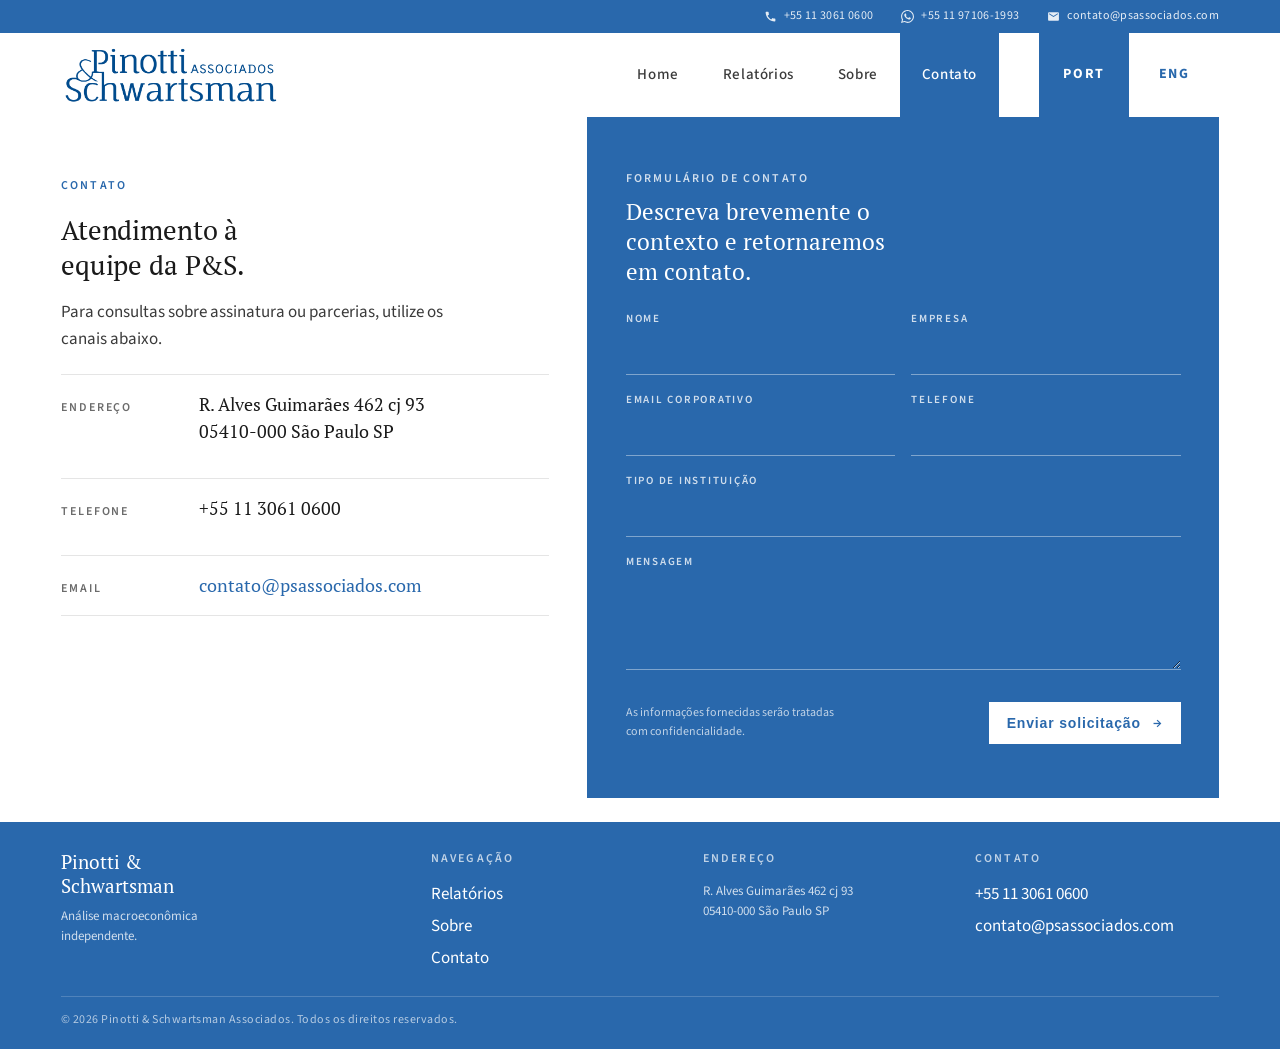
==== commit 1f3df0f3: "Reescreve textos do site com tom mais formal e primeira pessoa do plural - Atualiza copy de todas as" ====
--- a/contato.html
+++ b/contato.html
@@ -4,9 +4,9 @@
   <meta charset="utf-8" />
   <meta name="viewport" content="width=device-width, initial-scale=1" />
   <title>Contato · Pinotti &amp; Schwartsman Associados</title>
-  <meta name="description" content="Contato da Pinotti & Schwartsman Associados para clientes institucionais e parcerias." />
+  <meta name="description" content="Contato da Pinotti & Schwartsman Associados." />
   <meta property="og:title" content="Contato · Pinotti & Schwartsman Associados" />
-  <meta property="og:description" content="Fale com a equipe da P&S sobre pesquisa macroeconômica institucional." />
+  <meta property="og:description" content="Entre em contato com a equipe da P&S." />
   <meta property="og:type" content="website" />
   <meta property="og:image" content="assets/ps-logo-br.png" />
   <link rel="preconnect" href="https://fonts.googleapis.com" />
@@ -19,22 +19,12 @@
   <div data-slot="header" data-active="contato.html"></div>
 
   <main>
-    <section class="page-head" data-screen-label="Page head">
-      <div class="container">
-        <span class="eyebrow" data-pt="Contato" data-en="Contact">Contato</span>
-        <h1>
-          <span data-pt="Vamos conversar" data-en="Let’s talk">Vamos conversar</span>
-          <span data-pt="sobre o que sua instituição precisa enxergar." data-en="about what your institution needs to see.">sobre o que sua instituição precisa enxergar.</span>
-        </h1>
-      </div>
-    </section>
-
     <section class="container">
       <div class="contact">
         <div class="info">
-          <span class="eyebrow" data-pt="Onde encontrar a casa" data-en="Where to find the firm">Onde encontrar a casa</span>
-          <h2 data-pt="Atendimento direto à equipe da P&S." data-en="Direct contact with the P&S team.">Atendimento direto à equipe da P&amp;S.</h2>
-          <p data-pt="Para potenciais clientes institucionais ou parcerias, entre em contato pelos canais abaixo. Respondemos em até dois dias úteis." data-en="For prospective institutional clients or partnerships, please reach out via the channels below. We respond within two business days.">Para potenciais clientes institucionais ou parcerias, entre em contato pelos canais abaixo. Respondemos em até dois dias úteis.</p>
+          <span class="eyebrow" data-pt="Contato" data-en="Contact">Contato</span>
+          <h2 data-pt="Atendimento à equipe da P&S." data-en="Contact the P&S team.">Atendimento à equipe da P&amp;S.</h2>
+          <p data-pt="Para consultas sobre assinatura ou parcerias, utilize os canais abaixo." data-en="For subscription enquiries or partnerships, please use the channels below.">Para consultas sobre assinatura ou parcerias, utilize os canais abaixo.</p>
 
           <dl class="block">
             <dt data-pt="Endereço" data-en="Address">Endereço</dt>
@@ -52,8 +42,8 @@
         </div>
 
         <aside class="form-pane">
-          <h3 data-pt="Solicitar contato" data-en="Request contact">Solicitar contato</h3>
-          <p class="lead" data-pt="Conte brevemente o contexto e a equipe retorna em até dois dias úteis." data-en="Tell us briefly about the context and the team will follow up within two business days.">Conte brevemente o contexto e a equipe retorna em até dois dias úteis.</p>
+          <h3 data-pt="Formulário de contato" data-en="Contact form">Formulário de contato</h3>
+          <p class="lead" data-pt="Descreva brevemente o contexto e retornaremos em contato." data-en="Briefly describe the context and we will follow up.">Descreva brevemente o contexto e retornaremos em contato.</p>
 
           <form class="form-grid contact-form" data-contact-form>
             <div class="field">
@@ -74,20 +64,14 @@
             </div>
             <div class="field full">
               <label for="institution" data-pt="Tipo de instituição" data-en="Institution type">Tipo de instituição</label>
-              <select id="institution" name="institution">
-                <option data-pt="Gestora de recursos" data-en="Asset manager">Gestora de recursos</option>
-                <option data-pt="Banco" data-en="Bank">Banco</option>
-                <option data-pt="Fundo de pensão" data-en="Pension fund">Fundo de pensão</option>
-                <option data-pt="Tesouraria corporativa" data-en="Corporate treasury">Tesouraria corporativa</option>
-                <option data-pt="Outro" data-en="Other">Outro</option>
-              </select>
+              <input id="institution" name="institution" type="text" autocomplete="organization-title" />
             </div>
             <div class="field full">
               <label for="message" data-pt="Mensagem" data-en="Message">Mensagem</label>
               <textarea id="message" name="message"></textarea>
             </div>
             <div class="form-actions">
-              <span class="small" data-pt="Suas informações são tratadas com confidencialidade." data-en="Your information is handled confidentially.">Suas informações são tratadas com confidencialidade.</span>
+              <span class="small" data-pt="As informações fornecidas serão tratadas com confidencialidade." data-en="The information provided will be handled confidentially.">As informações fornecidas serão tratadas com confidencialidade.</span>
               <button class="btn" type="submit"><span data-pt="Enviar solicitação" data-en="Send request">Enviar solicitação</span> <span class="arrow">→</span></button>
               <p class="form-status small" hidden data-form-status data-pt="Seu aplicativo de email será aberto com a solicitação preenchida." data-en="Your email app will open with the request prefilled.">Seu aplicativo de email será aberto com a solicitação preenchida.</p>
             </div>
--- a/styles.css
+++ b/styles.css
@@ -19,6 +19,10 @@
 }
 
 * { box-sizing: border-box; }
+
+html {
+  overflow-x: clip;
+}
 
 html, body {
   margin: 0;
@@ -30,7 +34,6 @@
   line-height: 1.55;
   -webkit-font-smoothing: antialiased;
   -moz-osx-font-smoothing: grayscale;
-  overflow-x: hidden;
 }
 
 a { color: inherit; text-decoration: none; }
@@ -312,40 +315,64 @@
 
 /* ---------- RESPONSIVE ---------- */
 @media (max-width: 880px) {
+  /* NAV — fullscreen overlay */
   .nav {
     display: none;
-    position: absolute;
-    top: 100%;
-    left: 0;
-    right: 0;
+    position: fixed;
+    inset: 0;
+    z-index: 100;
     background: var(--ps-blue);
     flex-direction: column;
+    justify-content: center;
+    align-items: center;
     padding: 0;
-    box-shadow: 0 8px 24px rgba(0,0,0,0.08);
-    z-index: 60;
-  }
+  }
+  .nav.open { display: flex; }
   .nav .lang { display: none; }
-  .nav.open { display: flex; padding: 0; }
+
   .nav a {
-    padding: 20px 28px;
-    justify-content: flex-start;
     width: 100%;
+    text-align: center;
+    padding: 22px 40px;
+    font-size: 22px;
+    font-weight: 500;
+    letter-spacing: 0.03em;
     color: #fff;
-    border-bottom: 1px solid rgba(255,255,255,0.18);
-    background: var(--ps-blue);
-    font-size: 16px;
-    letter-spacing: 0.03em;
-  }
+    background: transparent;
+    border-bottom: 1px solid rgba(255,255,255,0.12);
+  }
+  .nav a:first-child { border-top: 1px solid rgba(255,255,255,0.12); }
   .nav a:hover,
-  .nav a.active {
+  .nav a.active { background: rgba(255,255,255,0.1); color: #fff; }
+
+  .nav.open .lang-mobile {
+    display: flex;
+    flex-direction: row;
+    justify-content: center;
+    gap: 8px;
+    margin-top: 36px;
+  }
+  .nav.open .lang-mobile button {
+    padding: 10px 28px;
+    font-size: 13px;
+    letter-spacing: 0.06em;
+    border: 1px solid rgba(255,255,255,0.4);
+    background: transparent;
+    color: rgba(255,255,255,0.8);
+    cursor: pointer;
+  }
+  .nav.open .lang-mobile button.on {
     background: #fff;
     color: var(--ps-blue);
-  }
+    border-color: #fff;
+  }
+
+  /* HAMBURGER → X */
   .menu-toggle {
     display: inline-flex;
     align-items: center;
     justify-content: center;
-    background: var(--ps-blue);
+    background: transparent;
     border: 0;
     width: 52px;
     height: 52px;
@@ -353,54 +380,39 @@
     padding: 0;
     align-self: center;
     margin-right: 8px;
+    position: relative;
+    z-index: 200;
   }
   .menu-toggle span {
     display: block;
-    width: 20px;
+    width: 22px;
     height: 2px;
-    background: #fff;
+    background: var(--ink);
     position: relative;
+    transition: background .15s;
   }
   .menu-toggle span::before,
   .menu-toggle span::after {
     content: "";
     position: absolute;
     left: 0;
-    width: 20px;
+    width: 22px;
     height: 2px;
-    background: #fff;
-  }
-  .menu-toggle span::before { top: -6px; }
-  .menu-toggle span::after  { top: 6px; }
+    background: var(--ink);
+    transition: transform .2s, top .2s, background .15s;
+  }
+  .menu-toggle span::before { top: -7px; }
+  .menu-toggle span::after  { top: 7px; }
+
+  /* X state — triggered when nav.open is the immediate prev sibling */
+  .nav.open + .menu-toggle span              { background: transparent; }
+  .nav.open + .menu-toggle span::before      { background: #fff; transform: rotate(45deg);  top: 0; }
+  .nav.open + .menu-toggle span::after       { background: #fff; transform: rotate(-45deg); top: 0; }
 
   .site-header .row { height: 72px; }
   .brand { margin-left: 12px; }
   .brand img { content: url("assets/ps-icon.png"); height: 46px; }
-  .nav.open {
-    padding: 0;
-  }
-  .nav.open .lang-mobile {
-    display: flex;
-    flex-direction: row;
-    justify-content: center;
-    gap: 6px;
-    padding: 14px 24px 18px;
-    background: var(--ps-blue);
-    border-top: 1px solid rgba(255,255,255,0.18);
-  }
-  .nav.open .lang-mobile button {
-    width: auto;
-    padding: 10px 24px;
-    font-size: 13px;
-    border: 1px solid rgba(255,255,255,0.4);
-    background: transparent;
-    color: #fff;
-  }
-  .nav.open .lang-mobile button.on {
-    background: #fff;
-    color: var(--ps-blue);
-    border-color: #fff;
-  }
+
   .site-footer .grid { grid-template-columns: 1fr 1fr; gap: 32px; }
 }
 
